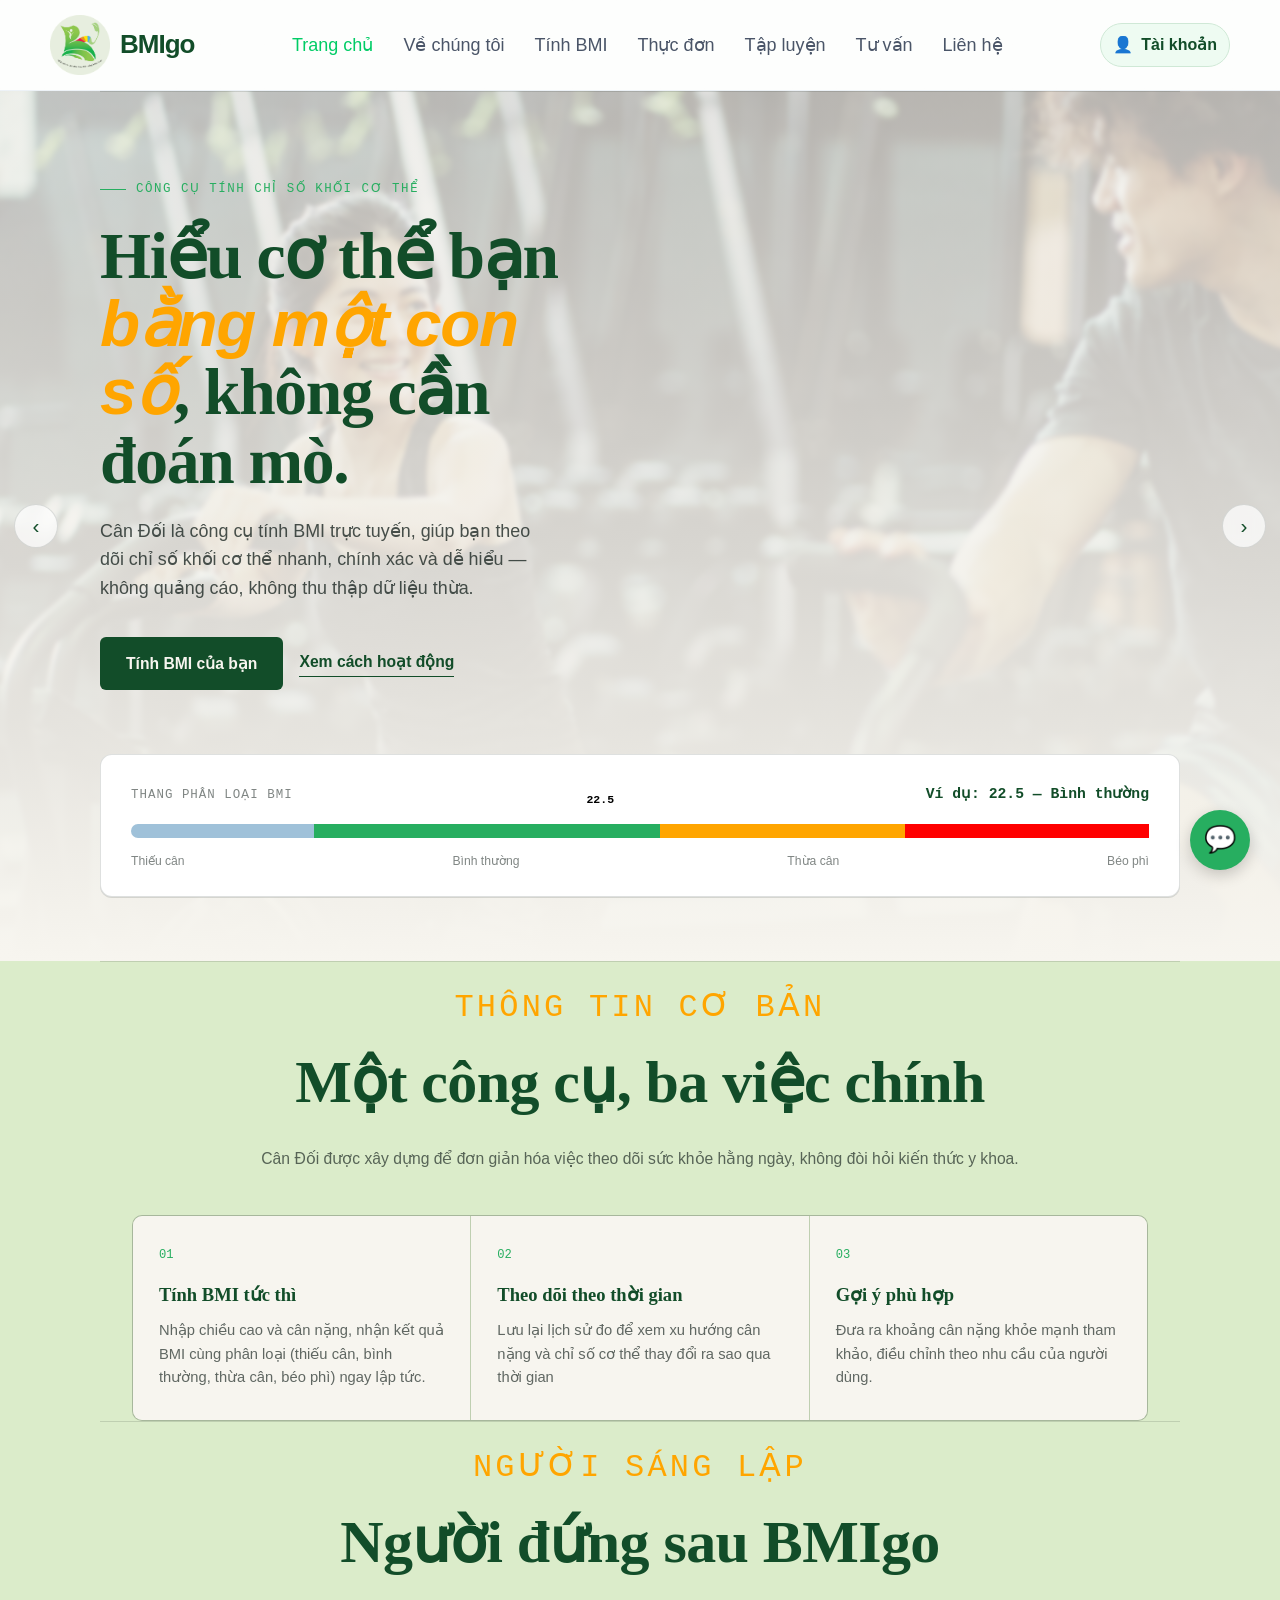
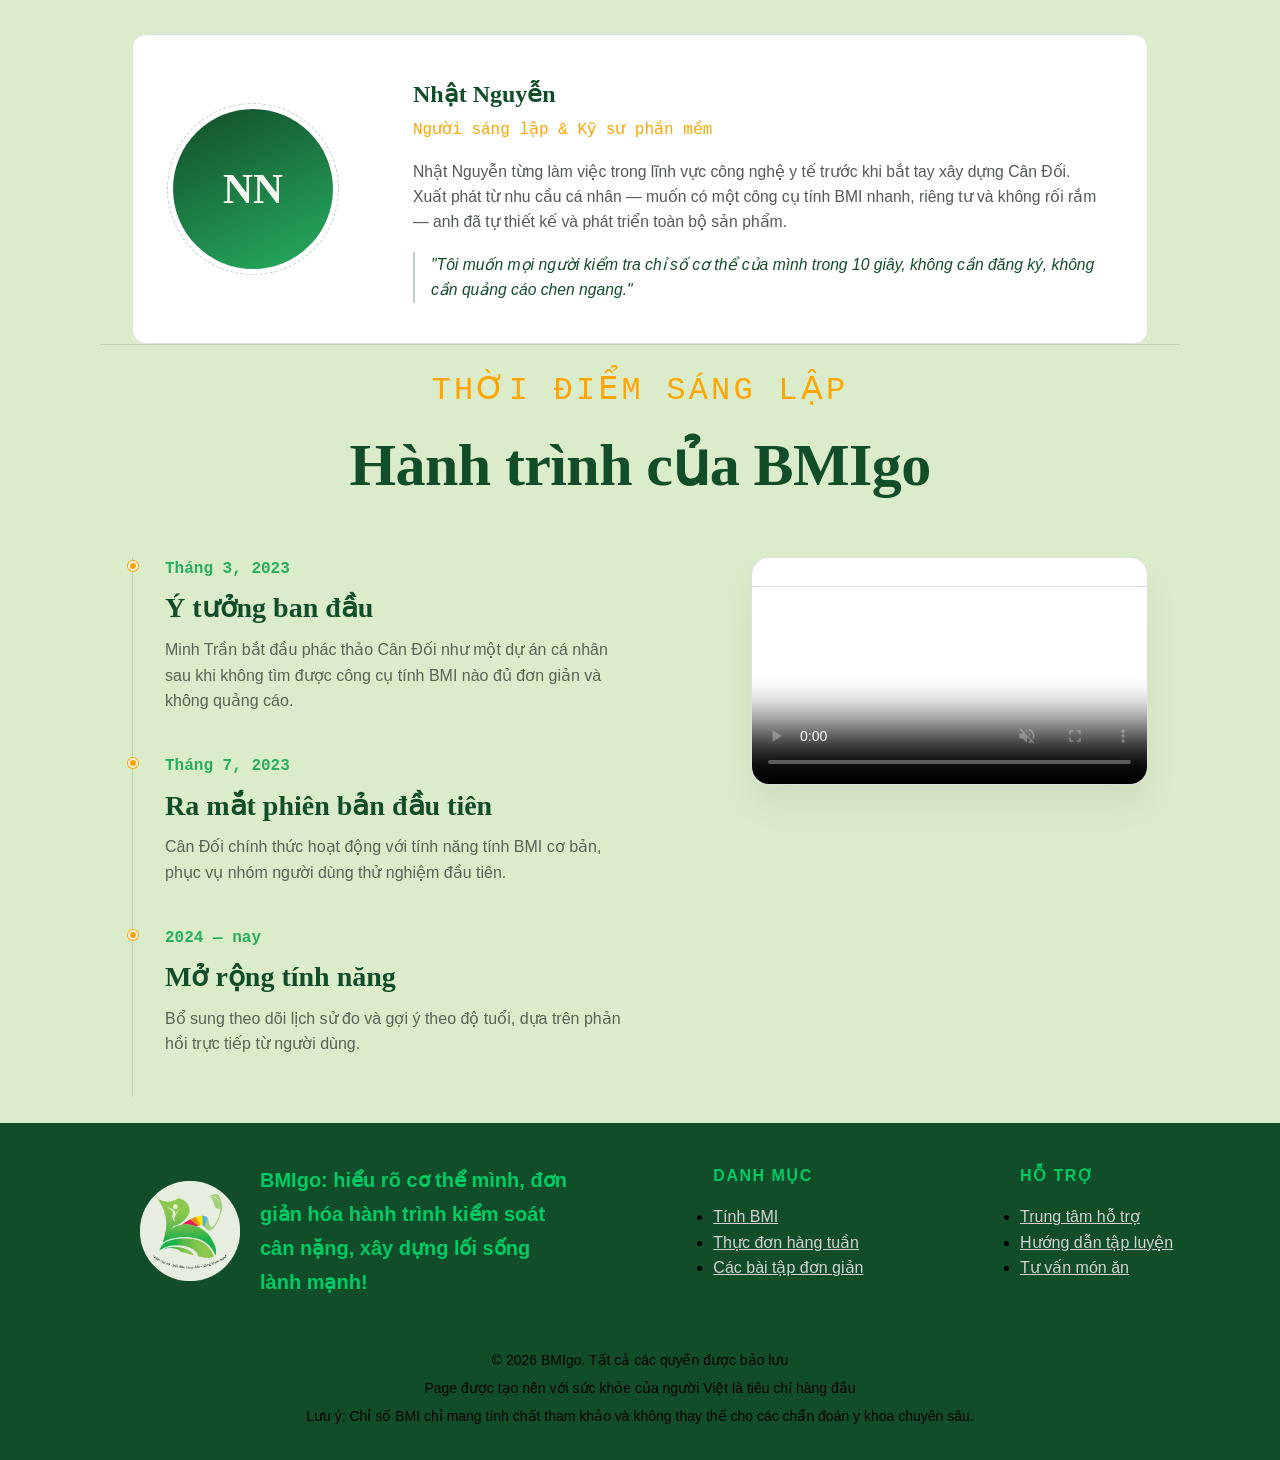
==== vechungtoi.html @ 6b0fdc83 "Add files via upload" ====
<!doctype html>
<html>
<head>
<meta charset="utf-8">
    <meta name="viewport" content="width=device-width, initial-scale=1.0">
    <link rel="preconnect" href="https://fonts.googleapis.com">
    <link href="https://fonts.googleapis.com/css2?family=Poppins:wght@300;400;500;600;700&display=swap" rel="stylesheet">
	<title>Bmigo - Ứng dụng đếm calo bằng AI và lên kế hoạch ăn kiêng giảm cân hiệu quả</title>
	<script src="scripts/taitrang.js" type="text/javascript"></script>
	<link href="styles/default.css" type="text/css" rel="stylesheet">
	<link href="styles/vechungtoi.css" type="text/css" rel="stylesheet">
</head>
<body>

<div class="grid-bg" aria-hidden="true"></div>

<header class="navbar">
        <div class="container nav-container">
            <div class="logo">
                <img src="hinhanh/logo.png" width="60" height="60" alt=""/><a>BMIgo</a>
            </div>
            <button class="nav-toggle" type="button" aria-label="Mở menu" aria-expanded="false">
                <span></span>
                <span></span>
                <span></span>
            </button>
            <nav class="nav-links">
            <a href="index.html" class="active">Trang chủ</a>
			<a href="vechungtoi.html">Về chúng tôi</a>
            <a href="BMI.html">Tính BMI</a>
            <a href="thucdon.html">Thực đơn</a>
            <a href="tapluyen.html">Tập luyện</a>
			<a href="tuvan.html">Tư vấn</a>
			<a href="lienhe.html">Liên hệ</a>
	  </nav>
            <div class="nav-actions">
                <div class="user-nav">
                    <a href="dangky.html" class="user-nav__trigger" aria-expanded="false">
                        <span class="user-nav__icon">👤</span>
                        <span class="user-nav__label">Tài khoản</span>
                    </a>
                    <div class="user-nav__menu" hidden>
                        <button type="button" class="user-nav__btn--info">Thông tin</button>
                        <button type="button" class="user-nav__btn--logout">Đăng xuất</button>
                    </div>
                </div>
            </div>
        </div>
    </header>

<main>
  <div class="hero-section" style="border-top:none;">
    <div class="hero-banner" aria-hidden="true">
      <div class="banner-slide slide-1 active"><img src="hinhanh/b1.jpg" width="1200" height="800" alt=""/></div>
      <div class="banner-slide slide-2"><img src="hinhanh/b2.jpg" width="1200" height="800" alt=""/></div>
      <div class="banner-slide slide-3"><img src="hinhanh/b3.jpg" width="1200" height="800" alt=""/></div>
      <div class="banner-slide slide-4"><img src="hinhanh/b4.jpg" width="1200" height="800" alt=""/></div>
      <div class="banner-overlay"></div>
    </div>
    <button type="button" class="banner-arrow arrow-left" aria-label="Ảnh trước">‹</button>
    <button type="button" class="banner-arrow arrow-right" aria-label="Ảnh sau">›</button>

    <section class="hero wrap">
    <span class="eyebrow">Công cụ tính chỉ số khối cơ thể</span>
    <h1>Hiểu cơ thể bạn <em>bằng một con số</em>, không cần đoán mò.</h1>
    <p class="hero-sub">Cân Đối là công cụ tính BMI trực tuyến, giúp bạn theo dõi chỉ số khối cơ thể nhanh, chính xác và dễ hiểu — không quảng cáo, không thu thập dữ liệu thừa.</p>
    <div class="hero-actions">
      <a href="BMI.html" class="btn-primary">Tính BMI của bạn</a>
      <a href="#gioi-thieu" class="btn-ghost">Xem cách hoạt động</a>
    </div>

    <div class="bmi-scale">
      <div class="bmi-scale-head">
        <span class="bmi-scale-title">Thang phân loại BMI</span>
        <span class="bmi-scale-value">Ví dụ: 22.5 — Bình thường</span>
      </div>
      <div class="bar-track">
        <div class="seg seg-under"></div>
        <div class="seg seg-normal"></div>
        <div class="seg seg-over"></div>
        <div class="seg seg-obese"></div>
        <div class="marker" aria-hidden="true"></div>
      </div>
      <div class="bar-labels">
        <span>Thiếu cân</span>
        <span>Bình thường</span>
        <span>Thừa cân</span>
        <span>Béo phì</span>
      </div>
    </div>
    </section>
  </div>

  <section id="gioi-thieu" class="wrap">
    <div class="section-head">
      <div>
        <span class="section-tag">Thông tin cơ bản</span>
        <h2>Một công cụ, ba việc chính</h2>
      </div>
      <p class="section-desc">Cân Đối được xây dựng để đơn giản hóa việc theo dõi sức khỏe hằng ngày, không đòi hỏi kiến thức y khoa.</p>
    </div>

    <div class="feature-grid">
      <div class="feature">
        <div class="feature-index">01</div>
        <h3>Tính BMI tức thì</h3>
        <p>Nhập chiều cao và cân nặng, nhận kết quả BMI cùng phân loại (thiếu cân, bình thường, thừa cân, béo phì) ngay lập tức.</p>
      </div>
      <div class="feature">
        <div class="feature-index">02</div>
        <h3>Theo dõi theo thời gian</h3>
        <p>Lưu lại lịch sử đo để xem xu hướng cân nặng và chỉ số cơ thể thay đổi ra sao qua thời gian</p>
      </div>
      <div class="feature">
        <div class="feature-index">03</div>
        <h3>Gợi ý phù hợp</h3>
        <p>Đưa ra khoảng cân nặng khỏe mạnh tham khảo, điều chỉnh theo nhu cầu của người dùng.</p>
      </div>
    </div>
  </section>

  <section id="sang-lap" class="wrap">
    <div class="section-head">
      <div>
        <span class="section-tag">Người sáng lập</span>
        <h2>Người đứng sau BMIgo</h2>
      </div>
    </div>

    <div class="founder-card">
      <div class="avatar" aria-hidden="true">NN</div>
      <div>
        <div class="founder-name">Nhật Nguyễn</div>
        <div class="founder-role">Người sáng lập &amp; Kỹ sư phần mềm</div>
        <p class="founder-bio">Nhật Nguyễn từng làm việc trong lĩnh vực công nghệ y tế trước khi bắt tay xây dựng Cân Đối. Xuất phát từ nhu cầu cá nhân — muốn có một công cụ tính BMI nhanh, riêng tư và không rối rắm — anh đã tự thiết kế và phát triển toàn bộ sản phẩm.</p>
        <p class="founder-quote">"Tôi muốn mọi người kiểm tra chỉ số cơ thể của mình trong 10 giây, không cần đăng ký, không cần quảng cáo chen ngang."</p>
      </div>
    </div>
  </section>

  <section id="hanh-trinh" class="wrap">
    <div class="section-head">
      <div>
        <span class="section-tag">Thời điểm sáng lập</span>
        <h2>Hành trình của BMIgo</h2>
      </div>
    </div>

    <div class="timeline-layout">
      <div class="timeline">
        <div class="t-item">
          <div class="t-date">Tháng 3, 2023</div>
          <div class="t-title">Ý tưởng ban đầu</div>
          <div class="t-desc">Minh Trần bắt đầu phác thảo Cân Đối như một dự án cá nhân sau khi không tìm được công cụ tính BMI nào đủ đơn giản và không quảng cáo.</div>
        </div>
        <div class="t-item">
          <div class="t-date">Tháng 7, 2023</div>
          <div class="t-title">Ra mắt phiên bản đầu tiên</div>
          <div class="t-desc">Cân Đối chính thức hoạt động với tính năng tính BMI cơ bản, phục vụ nhóm người dùng thử nghiệm đầu tiên.</div>
        </div>
        <div class="t-item">
          <div class="t-date">2024 — nay</div>
          <div class="t-title">Mở rộng tính năng</div>
          <div class="t-desc">Bổ sung theo dõi lịch sử đo và gợi ý theo độ tuổi, dựa trên phản hồi trực tiếp từ người dùng.</div>
        </div>
      </div>

      <div class="timeline-videos">
        <div class="video-card">
            <div class="video-card__label"></div>
            <video controls preload="metadata" poster="hinhanh/video-placeholder.png" muted playsinline>
              <source src="hinhanh/v1.mp4" type="video/mp4">
            </video>
          </div>
      </div>
    </div>
  </section>
</main>
<br>
<footer class="footer">
    <div class="footer-inner container">
      <div class="footer-col brand-col">
        <a class="logo footer-logo">
          <img src="hinhanh/logo.png" alt="BMIgo Logo" class="logo-img" width="100px" height="100px">
		 <p class="footer-about">BMIgo: hiểu rõ cơ thể mình, đơn giản hóa hành trình kiểm soát cân nặng, xây dựng lối sống lành mạnh!</p>
        </a>
      </div>
      <div class="footer-col">
        <h4 class="footer-heading">Danh mục</h4>
        <ul>
          <li><a href="BMI.html">Tính BMI</a></li>
          <li><a href="thucdon.html">Thực đơn hàng tuần</a></li>
          <li><a href="tapluyen.html">Các bài tập đơn giản</a></li>
        </ul>
      </div>

      <div class="footer-col">
        <h4 class="footer-heading">Hỗ trợ</h4>
        <ul>
          <li><a href="lienhe.html">Trung tâm hỗ trợ</a></li>
          <li><a href="tuvan.html">Hướng dẫn tập luyện</a></li>
          <li><a href="tuvan.html">Tư vấn món ăn</a></li>
        </ul>
      </div>
    </div>
    <div class="footer-bottom">
      <p>©  2026 BMIgo. Tất cả các quyền được bảo lưu</p>
      <p>Page được tạo nên với sức khỏe của người Việt là tiêu chí hàng đầu</p>
	  <p>Lưu ý: Chỉ số BMI chỉ mang tính chất tham khảo và không thay thế cho các chẩn đoán y khoa chuyên sâu.</p>
    </div>
	<button class="scrollToTopBtn" id="scrollToTopBtn" title="Lên đầu trang">^</button>
  </footer>
<script src="scripts/user-nav.js"></script>
</body>
<body>
<div class="chat-badge" id="chatBadge" onclick="toggleChat()">💬</div>

    <div class="chat-window" id="chatWindow">
        <div class="chat-header">
            <span>Trợ Lý Sức Khỏe & BMI 🌿</span>
            <span class="close-btn" onclick="toggleChat()">×</span>
        </div>
        
        <div class="chat-messages" id="chatMessages">
            <div class="msg bot">
                Xin chào! Tôi có thể giúp gì cho hành trình kiểm soát cân nặng và sức khỏe của bạn hôm nay?
                <div class="chat-options">
                    <button class="opt-btn" onclick="selectOption('Tính chỉ số BMI')">📊 Tính BMI</button>
					<button class="opt-btn" onclick="selectOption('Mẹo tập luyện')">🏋️ Mẹo tập luyện</button>
                    <button class="opt-btn" onclick="selectOption('Mẹo kiểm soát cân nặng')">🥗 Mẹo kiểm soát cân nặng</button>
                    <button class="opt-btn" onclick="selectOption('Tại sao áp dụng mẹo không hiệu quả?')">❓ Mẹo không hiệu quả?</button>
                </div>
            </div>
        </div>
        
        <div class="chat-input-area">
            <input type="text" id="userInput" placeholder="Nhập câu hỏi của bạn..." onkeypress="handleKeyPress(event)">
            <button onclick="sendMessage()">➔</button>
        </div>
	</div>
<script>
// Lấy thẻ button theo ID
const scrollToTopBtn = document.getElementById("scrollToTopBtn");

// Lắng nghe sự kiện cuộn chuột của người dùng
window.onscroll = function() {
  scrollFunction();
};

function scrollFunction() {
  // Nếu cuộn xuống hơn 20px từ đỉnh trang
  if (document.body.scrollTop > 20 || document.documentElement.scrollTop > 20) {
    scrollToTopBtn.style.display = "block"; // Hiện nút
  } else {
    scrollToTopBtn.style.display = "none";  // Ẩn nút
  }
}

// Định nghĩa hành động khi bấm vào nút
scrollToTopBtn.addEventListener("click", function() {
  // Cuộn về vị trí x=0, y=0
  window.scrollTo({
    top: 0,
    behavior: "smooth" // Đảm bảo hiệu ứng trượt mượt mà
  });
});	
</script>
<script>
  (function(){
    var slides = document.querySelectorAll('.banner-slide');
    var btnPrev = document.querySelector('.banner-arrow.arrow-left');
    var btnNext = document.querySelector('.banner-arrow.arrow-right');
    var current = 0;
    var AUTOPLAY_MS = 10000;
    var timer = null;

    function showSlide(index){
      if (!slides.length) return;
      slides[current].classList.remove('active');
      current = (index + slides.length) % slides.length;
      slides[current].classList.add('active');
    }

    function go(direction){
      if (!slides.length) return;
      showSlide(current + direction);
      resetAutoplay();
    }

    if (btnPrev) {
      btnPrev.addEventListener('click', function(){ go(-1); });
    }
    if (btnNext) {
      btnNext.addEventListener('click', function(){ go(1); });
    }

    function startAutoplay(){
      timer = setInterval(function(){ showSlide(current + 1); }, AUTOPLAY_MS);
    }

    function resetAutoplay(){
      clearInterval(timer);
      startAutoplay();
    }

    startAutoplay();
  })();
</script>
<script>
  (function(){
    var videos = document.querySelectorAll('.timeline-videos video');
    if (!videos || videos.length === 0) return;
    var observer = new IntersectionObserver(function(entries){
      entries.forEach(function(entry){
        var v = entry.target;
        if (entry.intersectionRatio >= 0.5){
          v.muted = true;
          v.playsInline = true;
          var p = v.play();
          if (p && p.catch) p.catch(function(){});
          // pause other videos
          videos.forEach(function(other){ if (other !== v && !other.paused){ other.pause(); other.currentTime = 0; } });
        } else {
          if (!v.paused){ v.pause(); v.currentTime = 0; }
        }
      });
    }, { threshold: [0.5] });

    videos.forEach(function(v){ observer.observe(v); });
  })();
</script>
</body>
</html>
---- styles/default.css ----
@charset "utf-8";
/* CSS Document */
/* CSS cơ bản để trang web hiển thị đẹp mắt kể cả khi chưa có file dinhdang.css */
/* Tạo hiệu ứng xuất hiện từ từ */
*{margin: auto;}
@keyframes fadeInPage {
    from {
        opacity: 0;
    }
    to {
        opacity: 40;
    }
}
html{          scroll-behavior: smooth;}
/* Áp dụng hiệu ứng cho toàn bộ thẻ body khi trang vừa tải xong */
body {
    animation: fadeInPage 1.6s ease-out forwards;
}
* {
            margin: 0;
            box-sizing: border-box;
            font-family: 'Segoe UI', sans-serif;
        }

        body {
            background-color: #DBECCA;
            overflow-x: hidden;
        }

        img, video, iframe {
            max-width: 100%;
            height: auto;
            display: block;
        }

        .container {
            width: min(100%, 1200px);
            margin: 0 auto;
        }


  /* --- GIAO DIỆN CHATBOT WIDGET --- */
        .chat-badge {
           	position: fixed !important; /* Thêm !important để ép trình duyệt ưu tiên */
			bottom: 30px;              /* Cách đáy màn hình 30px */
 		  	right: 30px;               /* Cách lề phải màn hình 30px */
  			width: 60px;
  			height: 60px;
            background-color: #27ae60;
            color: white;
            border-radius: 50%;
            display: flex;
            justify-content: center;
            align-items: center;
            font-size: 26px;
            cursor: pointer;
            box-shadow: 0 5px 15px rgba(0,0,0,0.2);
            
            /* z-index cực kỳ quan trọng để không bị các thành phần khác đè lên */
            z-index: 99999; 
            transition: transform 0.2s;}

        .chat-window {
            position: fixed;
            bottom: 100px;
            right: 30px;
            width: 360px;
            height: 420px;
            background: #fff;
            border-radius: 15px;
            box-shadow: 0 10px 30px rgba(0,0,0,0.15);
            display: none; 
            flex-direction: column;
            overflow: hidden;
            z-index: 1000;
        }

        .chat-header {
			width: 100%;
            background: #27ae60;
            color: white;
            padding: 15px;
            font-weight: bold;
            display: flex;
            justify-content: space-between;
            align-items: center;
        }

        .chat-header .close-btn {
            cursor: pointer;
            font-size: 20px;
        }

        .chat-messages {
            flex: 1;
            padding: 15px;
            overflow-y: auto;
            background: #fdfdfd;
            display: flex;
            flex-direction: column;
            gap: 12px;
        }

        .msg {
            width: 85%;
            padding: 10px 14px;
            border-radius: 15px;
            font-size: 14px;
            line-height: 1.5;
        }

        .msg.bot {
			margin-right: 100px;
            background: #ebf5fb;
            color: #2c3e50;
            align-self: flex-start;
            border-top-left-radius: 2px;
            border: 1px solid #d6eaf8;
        }

        .msg.user {
			margin-left: 100px;
			margin-right: 4px;
            background: #27ae60;
            color: white;
            align-self: flex-end;
            border-top-right-radius: 2px;
        }

        /* Khung chứa các nút bấm */
        .chat-options {
            display: flex;
            gap: 6px;
            flex-wrap: wrap;
            margin-top: 8px;
        }

        .opt-btn {
			margin:0 70px 0 2px;;
            background: #fff;
            border: 1px solid #27ae60;
            color: #27ae60;
            padding: 6px 10px 6px 10px;
            border-radius: 20px;
            font-size: 12px;
            cursor: pointer;
            transition: all 0.2s;
        }

        .opt-btn:hover {
            background: #27ae60;
            color: white;
        }

        /* Nút liên hệ đặc biệt (màu cam/đỏ để gây chú ý) */
        .contact-btn {
            background: #e67e22;
            border: 1px solid #e67e22;
            color: white;
            padding: 8px 36px;
            border-radius: 20px;
            font-size: 13px;
            font-weight: bold;
            cursor: pointer;
            margin-top: 5px;
            display: inline-block;
            text-decoration: none;
            text-align: center;
        }

        .contact-btn:hover {
            background: #d35400;
        }

        .chat-input-area {
            display: flex;
            border-top: 1px solid #eee;
            padding: 10px;
            background: #fff;
        }

        .chat-input-area input {
            flex: 1;
            border: 1px solid #ddd;
            padding: 10px 15px;
            border-radius: 20px;
            outline: none;
        }

        .chat-input-area button {
			width: 40px;
			height: 40px;
            background: #27ae60;
            color: white;
            border: none;
            padding: 0 15px;
            margin-left: 8px;
            border-radius: 50%;
            cursor: pointer;
            font-weight: bold;
}
/* --- NAVBAR --- */
.navbar {
    background-color: rgba(255, 255, 255, 0.95);
    position: sticky;
    top: 0;
    z-index: 9999;
    border-bottom: 1px solid #EDF2F7;
    padding: 15px 10px;
    min-height: 90px;
}

.nav-container {
    display: grid;
    grid-template-columns: auto 1fr auto;
    align-items: center;
    gap: 24px;
    padding: 0 10px;
    position: relative;
}

.nav-toggle {
    display: none;
    flex-direction: column;
    justify-content: center;
    gap: 4px;
    width: 44px;
    height: 44px;
    border: 0;
    border-radius: 10px;
    background: #eefbf2;
    cursor: pointer;
}

.nav-toggle span {
    display: block;
    width: 22px;
    height: 2px;
    background: #124D29;
    margin: 0 auto;
    transition: transform 0.2s ease, opacity 0.2s ease;
}

.nav-toggle.is-active span:nth-child(1) {
    transform: translateY(6px) rotate(45deg);
}

.nav-toggle.is-active span:nth-child(2) {
    opacity: 0;
}

.nav-toggle.is-active span:nth-child(3) {
    transform: translateY(-6px) rotate(-45deg);
}
.logo {
    display: flex;
    align-items: center;
    gap: 10px;
}
.logo img {
    display: block;
}
.logo a {
    float: none;
    padding: 0;
    margin: 0;
    font-size: 26px;
    font-weight: 800;
    color: #124D29;
    text-decoration: none;
    letter-spacing: -1px;
}

.logo a span {
    color: #00CC66;
}

.nav-links {
    display: flex;
    justify-content: center;
    align-items: center;
    flex-wrap: wrap;
    gap: 10px;
    margin: 0;
    padding: 0;
    justify-self: center;
}

.nav-links a {
    padding: 0 10px;
    text-decoration: none;
    color: #4A5568;
    margin: 0;
    font-weight: 500;
    font-size: 18px;
    transition: color 0.2s;
}

.nav-links a:hover, .nav-links a.active {
    color: #00CC66;
}
.nav-actions {
    justify-self: end;
    display: flex;
    justify-content: flex-end;
    align-items: center;
    width: 100%;
    gap: 10px;
}
.user-nav {
    position: relative;
    display: inline-flex;
    align-items: center;
}
.user-nav__trigger {
    display: inline-flex;
    align-items: center;
    gap: 8px;
    padding: 8px 12px;
    border-radius: 999px;
    background: #eefbf2;
    color: #124D29;
    text-decoration: none;
    font-weight: 700;
    border: 1px solid #cfe8d6;
}
.user-nav__trigger:hover {
    background: #dff6e8;
}
.user-nav__trigger.is-logged-in {
    background: #124D29;
    color: white;
    border-color: #124D29;
}
.user-nav__menu {
    position: absolute;
    top: calc(100% + 8px);
    right: 0;
    min-width: 180px;
    background: white;
    border: 1px solid #e0e0e0;
    border-radius: 10px;
    box-shadow: 0 10px 28px rgba(0,0,0,0.12);
    padding: 8px;
    z-index: 99999;
}
.user-nav__menu button {
    width: 100%;
    border: none;
    background: transparent;
    padding: 8px 10px;
    text-align: left;
    border-radius: 8px;
    cursor: pointer;
    color: #2d3748;
}
.user-nav__menu button:hover {
    background: #f4f7fb;
}
.user-nav__modal {
    position: absolute;
    top: calc(100% + 10px);
    right: 0;
    z-index: 100000;
    width: min(92vw, 320px);
}
.user-nav__modal-card {
    background: white;
    border-radius: 15px;
    padding: 16px 16px 12px;
    box-shadow: 0 16px 36px rgba(0,0,0,0.2);
    border: 1px solid #e6e6e6;
}
.user-nav__modal-header {
    display: flex;
    justify-content: space-between;
    align-items: center;
    margin-bottom: 10px;
}
.user-nav__modal-header h3 {
    font-size: 16px;
    color: #124D29;
}
.user-nav__modal-close {
    border: none;
    background: #f2f6f3;
    color: #124D29;
    font-size: 18px;
    width: 28px;
    height: 28px;
    border-radius: 50%;
    cursor: pointer;
}
.user-nav__modal-body p {
    margin-bottom: 8px;
    font-size: 14px;
    color: #4A5568;
}
.user-nav__modal-body strong {
    color: #124D29;
}
.btn {
    border-radius: 10px;
    background: #124D29;
    min-width: 120px;
    height: 38px;
    color: white;
    font-weight: bolder;
    padding: 0 12px;
}
.btn:hover{
    background-color: orange;
}

        /* Cấu trúc các thẻ và lưới (Grid/Flex) cho Food và Workout */
        .food-container, .workout-container, .feedback-container { display: flex; justify-content: center; gap: 20px; flex-wrap: wrap; margin-top: 30px;
}
        .food-card, .work-card, .feedback-card { background: #fff; padding: 25px; border-radius: 8px; box-shadow: 0 2px 10px rgba(0,0,0,0.05); width: 250px; text-align: center;
}
        .food-card i { font-size: 2.5rem; color: #2ecc71; margin-bottom: 15px;
}
        .work-card img { width: 60px; margin-bottom: 15px;
}
        .testimonial-container {
            max-width: 1000px;
            margin: 0 auto;
            text-align: center;
        }
        .heading {
            font-size: 2rem;
            color:  #124D29;
            margin-bottom: 30px;
        }
        .testimonial-grid {
            display: grid;
            grid-template-columns: repeat(auto-fit, minmax(300px, 1fr));
            gap: 20px;
        }
        .testimonial-card {
            background: #ffffff;
            padding: 25px;
            border-radius: 10px;
            box-shadow: 0 4px 15px rgba(0,0,0,0.05);
            text-align: left;
            border-top: 4px solid  #124D29;
            transition: transform 0.3s ease;
        }
        .testimonial-card:hover {
            transform: translateY(-5px);
        }
        .stars {
            color: #f1c40f;
            font-size: 1.2rem;
            margin-bottom: 10px;
        }
        .content {
            font-style: italic;
            line-height: 1.6;
            color: #555;
            margin-bottom: 15px;
        }
        .author {
            font-weight: bold;
            color: #2c3e50;
        }
        .role {
            font-size: 0.85rem;
            color: #7f8c8d;
            margin-top: 2px;
}
.footer {
  background-color:#124D29;
}
/* Đẩy footer xuống đáy */
.footer {
    margin-top: auto; 
    padding: 40px 0 20px; 
}

@media (max-width: 960px) {
    .nav-container {
        grid-template-columns: auto auto;
        justify-content: space-between;
    }

    .nav-toggle {
        display: inline-flex;
        order: 2;
    }

    .nav-links {
        position: absolute;
        top: calc(100% + 10px);
        left: 10px;
        right: 10px;
        display: none;
        flex-direction: column;
        align-items: flex-start;
        gap: 10px;
        padding: 16px;
        background: rgba(255, 255, 255, 0.98);
        border: 1px solid #e8f0e7;
        border-radius: 16px;
        box-shadow: 0 16px 40px rgba(0, 0, 0, 0.12);
        z-index: 10000;
    }

    .nav-links.is-open {
        display: flex;
    }

    .nav-actions {
        justify-self: end;
    }
}

@media (max-width: 680px) {
    .navbar {
        padding: 12px 10px;
        min-height: auto;
    }

    .nav-container {
        gap: 12px;
    }

    .logo a {
        font-size: 22px;
    }

    .nav-actions .user-nav__label {
        display: none;
    }

    .footer-inner {
        grid-template-columns: 1fr;
        gap: 24px;
	}
    .footer-logo,
    .footer-heading,
    .footer-col ul li {
        margin-left: 0;
    }
    .footer-bottom {
        padding: 24px 16px 8px;
    }

    .chat-window {
        width: min(92vw, 360px);
        right: 12px;
        left: 12px;
    }

    .chat-badge {
        right: 12px;
        bottom: 16px;
        width: 52px;
        height: 52px;
    }
}

.footer-bottom p {
    margin: 6px 0;
}
.footer-inner { display:grid; grid-template-columns:2fr 1fr 1.2fr ;gap:40px;}
.footer-logo { margin-left: 100px; font-size:1.2rem; margin-bottom:14px; display:inline-flex; }
.footer-about { color:#00CC66; font-size:20px; line-height:1.7;margin-left: 10px;font-weight: bold;}
.footer-heading {margin-left: 100px; font-family:var(--font-brand); font-size:16px; font-weight:700; letter-spacing:1.5px; color:#00CC66; margin-bottom:16px; text-transform:uppercase; }
.footer-col ul li { margin-left: 60px; }
.footer-col ul li a { color:lightgray; font-size:16px;}
.footer-col ul li a:hover { color:orange; }
.footer-bottom {
  padding:30px 60px 6px;
  text-align:center; justify-content:space-between;
  flex-wrap:wrap; gap:10px; max-width:1280px; margin:0 auto;
}
.footer-bottom p { color:var(--text-muted); font-size:14px; }
/*==============================================================*/
.scrollToTopBtn{
  border-radius: 50%; /* Làm nút hình tròn */
  cursor: pointer;
  width: 40px;
  height: 40px;
  font-size: 30px;
  margin: -20px 10px 4px 24px;
  border: none;
  outline: none;
  background-color: #27AE60;
  color: white;
  font-weight: bolder;
}
/* Hiệu ứng khi di chuột vào nút */
#scrollToTopBtn:hover {
  background-color: orange; /* Đổi màu tối hơn một chút */
}
---- styles/vechungtoi.css ----
@charset "utf-8";
/* CSS Document */
 :root{
    --paper:#F7F5EF;	
    --teal-deep:#124D29;
    --teal-mid:#27ae60;
    --sage:#BFD1C4;
    --coral:orange;
    --line: rgba(23,35,31,0.14);
  }
h2{font-size: 40px;}
  *, *::before, *::after{box-sizing:border-box;}
 
  html{scroll-behavior:smooth;}
 
  body{
    color:var(--ink);
    font-family:'IBM Plex Sans', sans-serif;
    line-height:1.6;
    overflow-x:hidden;
  }
 
  @media (prefers-reduced-motion: reduce){
    *{animation-duration:0.01ms !important; animation-iteration-count:1 !important; transition-duration:0.01ms !important;}
  }
 
  .wrap{
    max-width:1080px;
    margin:0 auto;
    padding:0 32px;
  }
 
  /* ---------- Background grid, evokes a chart/graph paper ---------- */
  .grid-bg{
    position:fixed;
    inset:0;
    z-index:-1;
    background-image:
      linear-gradient(var(--line) 1px, transparent 1px),
      linear-gradient(90deg, var(--line) 1px, transparent 1px);
    background-size: 44px 44px;
    opacity:0.5;
    mask-image: radial-gradient(ellipse 90% 70% at 50% 0%, black 40%, transparent 100%);
  }
 
  /* ---------- Hero ---------- */
  .hero-section{
    position:relative;
    overflow:hidden;
  }
 
  .hero-banner{
    position:absolute;
    inset:0;
    z-index:0;
  }
 
  .banner-slide{
    position:absolute;
    inset:0;
    opacity:0;
    filter:blur(2px) saturate(1.05);
    transform:scale(1.18);
    transition:opacity 1.4s ease;
    pointer-events:none;
  }
  .banner-slide.active{
    opacity:1;
    pointer-events:auto;
  }
  .banner-slide img{
    width:100%;
    height:100%;
    object-fit:cover;
    display:block;
  }
 
  .slide-1{
    background:
      radial-gradient(circle at 18% 26%, rgba(255,255,255,0.22), transparent 42%),
      repeating-linear-gradient(115deg, #1B4B43 0px, #1B4B43 46px, #3E7268 46px 92px);
  }
  .slide-2{
    background:
      radial-gradient(circle at 72% 38%, rgba(225,88,63,0.65), transparent 46%),
      linear-gradient(160deg, #1B4B43, #BFD1C4 120%);
  }
  .slide-3{
    background:
      repeating-linear-gradient(48deg, rgba(225,88,63,0.55) 0 4px, transparent 4px 34px),
      linear-gradient(200deg, #3E7268, #17231F);
  }
  .slide-4{
    background:
      radial-gradient(circle at 82% 18%, rgba(225,88,63,0.5), transparent 36%),
      linear-gradient(135deg, #BFD1C4, #3E7268 62%, #1B4B43);
  }
 
  .banner-overlay{
    position:absolute;
    inset:0;
    background:linear-gradient(180deg, rgba(247,245,239,0.72) 0%, rgba(247,245,239,0.9) 65%, var(--paper) 100%);
  }
 
  .banner-arrow{
    position:absolute;
    top:50%;
    transform:translateY(-50%);
    z-index:3;
    width:44px;
    height:44px;
    border-radius:50%;
    border:1px solid var(--line);
    background:rgba(255,255,255,0.72);
    backdrop-filter:blur(6px);
    cursor:pointer;
    font-size:1.3rem;
    line-height:1;
    color:var(--teal-deep);
    display:flex;
    align-items:center;
    justify-content:center;
    transition:background 0.2s ease, transform 0.2s ease;
  }
  .banner-arrow:hover{ background:#fff; transform:translateY(-50%) scale(1.06); }
  .banner-arrow:focus-visible{ outline:2px solid var(--coral); outline-offset:3px; }
  .arrow-left{ left:14px; }
  .arrow-right{ right:14px; }
 
  @media (max-width: 640px){
    .banner-arrow{ width:36px; height:36px; font-size:1.1rem; }
    .arrow-left{ left:8px; }
    .arrow-right{ right:8px; }
  }
 
  .hero{
    position:relative;
    z-index:2;
    padding:88px 0 64px;
  }
  .eyebrow{
    font-family:'IBM Plex Mono', monospace;
    font-size:0.78rem;
    letter-spacing:0.12em;
    text-transform:uppercase;
    color:var(--teal-mid);
    display:flex;
    align-items:center;
    gap:10px;
    margin-bottom:22px;
  }
  .eyebrow::before{
    content:"";
    width:26px; height:1px;
    background:var(--teal-mid);
  }
  h1{
    font-family:'Fraunces', serif;
    font-weight:600;
    font-size:clamp(2.4rem, 5.6vw, 4.1rem);
    line-height:1.04;
    letter-spacing:-0.02em;
    max-width:14ch;
    color:var(--teal-deep);
  }
  h1 em{
    font-style:italic;
    color:var(--coral);
  }
  .hero-sub{
    margin-top:22px;
    font-size:1.12rem;
    max-width:46ch;
    color:rgba(23,35,31,0.78);
  }
  .hero-actions{
    margin-top:34px;
    display:flex;
    gap:16px;
    flex-wrap:wrap;
    align-items:center;
  }
  .btn-primary{
    background:var(--teal-deep);
    color:var(--paper);
    border:none;
    padding:14px 26px;
    border-radius:6px;
    font-weight:600;
    font-size:0.98rem;
    cursor:pointer;
    text-decoration:none;
    display:inline-block;
    transition:transform 0.2s ease, background 0.2s ease;
  }
  .btn-primary:hover{ background:var(--coral); transform:translateY(-2px); }
  .btn-primary:focus-visible{ outline:2px solid var(--coral); outline-offset:3px; }
  .btn-ghost{
    color:var(--teal-deep);
    text-decoration:none;
    font-weight:600;
    font-size:0.98rem;
    border-bottom:1px solid var(--teal-deep);
    padding-bottom:2px;
  }
  .btn-ghost:hover{ color:var(--coral); border-color:var(--coral); }
 
  /* ---------- Signature: BMI scale bar ---------- */
  .bmi-scale{
    margin-top:64px;
    border:1px solid var(--line);
    border-radius:12px;
    background:#fff;
    padding:28px 30px 24px;
    box-shadow: 0 1px 0 var(--line);
  }
  .bmi-scale-head{
    display:flex;
    justify-content:space-between;
    align-items:baseline;
    margin-bottom:18px;
    flex-wrap:wrap;
    gap:8px;
  }
  .bmi-scale-title{
    font-family:'IBM Plex Mono', monospace;
    font-size:0.78rem;
    letter-spacing:0.08em;
    text-transform:uppercase;
    color:rgba(23,35,31,0.55);
  }
  .bmi-scale-value{
    font-family:'IBM Plex Mono', monospace;
    font-size:0.92rem;
    color:var(--teal-deep);
    font-weight:600;
  }
  .bar-track{
    position:relative;
    height:14px;
    border-radius:7px;
    overflow:visible;
    display:flex;
  }
  .seg{ height:100%; }
  .seg:first-child{ border-radius:7px 0 0 7px; }
  .seg:last-child{ border-radius:0 7px 7px 0; }
  .seg-under{ width:18%; background:#9FC1D9; }
  .seg-normal{ width:34%; background:#27AE60; }
  .seg-over{ width:24%; background:orange; }
  .seg-obese{ width:24%; background:red; }
  .marker{
    position:absolute;
    top:-9px;
    width:2px;
    height:32px;
    background:var(--ink);
    left:46%;
    animation: settle 1.8s ease-in-out infinite;
  }
  .marker::after{
    content:"22.5";
    position:absolute;
    top:-24px;
    left:50%;
    transform:translateX(-50%);
    font-family:'IBM Plex Mono', monospace;
    font-size:0.72rem;
    font-weight:600;
    color:var(--ink);
    white-space:nowrap;
  }
  @keyframes settle{
    0%,100%{ transform:translateY(0); }
    50%{ transform:translateY(2px); }
  }
  .bar-labels{
    display:flex;
    justify-content:space-between;
    margin-top:14px;
    font-size:0.76rem;
    color:rgba(23,35,31,0.55);
    font-family:'IBM Plex Mono', monospace;
  }
 
  /* ---------- Section shell ---------- */
  section{
    padding:76px 0;
    border-top:1px solid var(--line);
  }
  .section-head{
    display:flex;
    flex-direction:column;
    align-items:center;
    justify-content:center;
    gap:16px;
    margin-bottom:44px;
    text-align:center;
  }
  .section-head > div{
    display:flex;
    flex-direction:column;
    align-items:center;
    gap:1px;
  }
  .section-tag{
    font-family:'IBM Plex Mono', monospace;
    font-size:32px;
    letter-spacing:0.1em;
    text-transform:uppercase;
    color:var(--coral);
    margin: 20px 0 0;
    display:block;
    text-align: center;
  }
  h2{
    font-family:'Fraunces', serif;
    font-weight:600;
    font-size:60px;
    color:var(--teal-deep);
    letter-spacing:-0.01em;
    max-width:1000px;
    margin:0;
  }
  .section-desc{
    max-width:1000px;
    color:rgba(23,35,31,0.68);
    font-size:0.98rem;
  }
 
  /* ---------- Feature list (about) ---------- */
  .feature-grid{
    display:grid;
    grid-template-columns:repeat(3, 1fr);
    gap:1px;
    background:var(--line);
    border:1px solid var(--line);
    border-radius:10px;
    overflow:hidden;
  }
  .feature{
    background:var(--paper);
    padding:30px 26px;
  }
  .feature-index{
    font-family:'IBM Plex Mono', monospace;
    font-size:0.76rem;
    color:var(--teal-mid);
    margin-bottom:14px;
  }
  .feature h3{
    font-family:'Fraunces', serif;
    font-weight:600;
    font-size:1.16rem;
    color:var(--teal-deep);
    margin-bottom:10px;
  }
  .feature p{
    font-size:0.92rem;
    color:rgba(23,35,31,0.68);
  }
  @media (max-width: 780px){
    .feature-grid{ grid-template-columns:1fr; }
  }
 
  /* ---------- Founder ---------- */
  .founder-card{
    display:grid;
    grid-template-columns:200px 1fr;
    gap:40px;
    align-items:center;
    background:#fff;
    border:1px solid var(--line);
    border-radius:14px;
    padding:40px;
  }
  .avatar{
    width:160px;
    height:160px;
    border-radius:50%;
    background:linear-gradient(155deg, var(--teal-deep), var(--teal-mid));
    display:flex;
    align-items:center;
    justify-content:center;
    color:var(--paper);
    font-family:'Fraunces', serif;
    font-weight:600;
    font-size:2.6rem;
    flex-shrink:0;
    position:relative;
  }
  .avatar::after{
    content:"";
    position:absolute;
    inset:-6px;
    border:1px dashed var(--sage);
    border-radius:50%;
  }
  .founder-name{
    font-family:'Fraunces', serif;
    font-weight:600;
    font-size:1.5rem;
    color:var(--teal-deep);
  }
  .founder-role{
    font-family:'IBM Plex Mono', monospace;
    font-size:16px;
    color:var(--coral);
    margin-top:4px;
    margin-bottom:16px;
  }
  .founder-bio{
    font-size:0.98rem;
    color:rgba(23,35,31,0.75);
    max-width:1000px
		;
  }
  .founder-quote{
    margin-top:18px;
    padding-left:16px;
    border-left:2px solid var(--sage);
    font-style:italic;
    color:var(--teal-deep);
    font-size:0.98rem;
  }
  @media (max-width: 640px){
    .founder-card{ grid-template-columns:1fr; text-align:center; padding:32px 24px; }
    .avatar{ margin:0 auto; }
    .founder-quote{ text-align:left; }
  }
 
  /* ---------- Timeline (founding date) ---------- */
  .timeline-layout{
    display:grid;
    grid-template-columns:1.5fr 1fr;
    gap:24px;
    align-items:start;
  }
  .timeline{
    position:relative;
    padding-left:32px;
    border-left:1px solid var(--line);
  }
  .timeline-videos{
    display:grid;
    gap:24px;
  }
  .video-card{
    background:#fff;
    border:1px solid var(--line);
    border-radius:18px;
    overflow:hidden;
    box-shadow:0 20px 35px rgba(0,0,0,0.06);
  }
  .video-card__label{
    padding:18px 18px 10px;
    font-family:'IBM Plex Mono', monospace;
    font-size:0.82rem;
    text-transform:uppercase;
    letter-spacing:0.12em;
    color:var(--teal-deep);
  }
  .video-card video{
    width:100%;
    display:block;
    border-top:1px solid var(--line);
    max-height:240px;
  }
  .t-item{
    position:relative;
    margin-bottom:40px;
  }
  .t-item:last-child{ padding-bottom:0; }
  .t-item::before{
    content:"";
    position:absolute;
    left:-37px;
    top:4px;
    width:10px;
    height:10px;
    border-radius:50%;
    background:var(--coral);
    border:2px solid var(--paper);
    box-shadow:0 0 0 1px var(--coral);
  }
  .t-date{
    font-family:'IBM Plex Mono', monospace;
    font-size:16px;
    color:var(--teal-mid);
    font-weight:600;
    margin-bottom:4px;
  }
  .t-title{
    font-family:'Fraunces', serif;
    font-size:28px;
    font-weight:600;
    color:var(--teal-deep);
    margin-bottom:6px;
  }
  .t-desc{
    font-size:16px;
    color:rgba(23,35,31,0.68);
    max-width:52ch;
  }
  @media (max-width: 980px){
    .timeline-layout{ grid-template-columns:1fr; }
  }
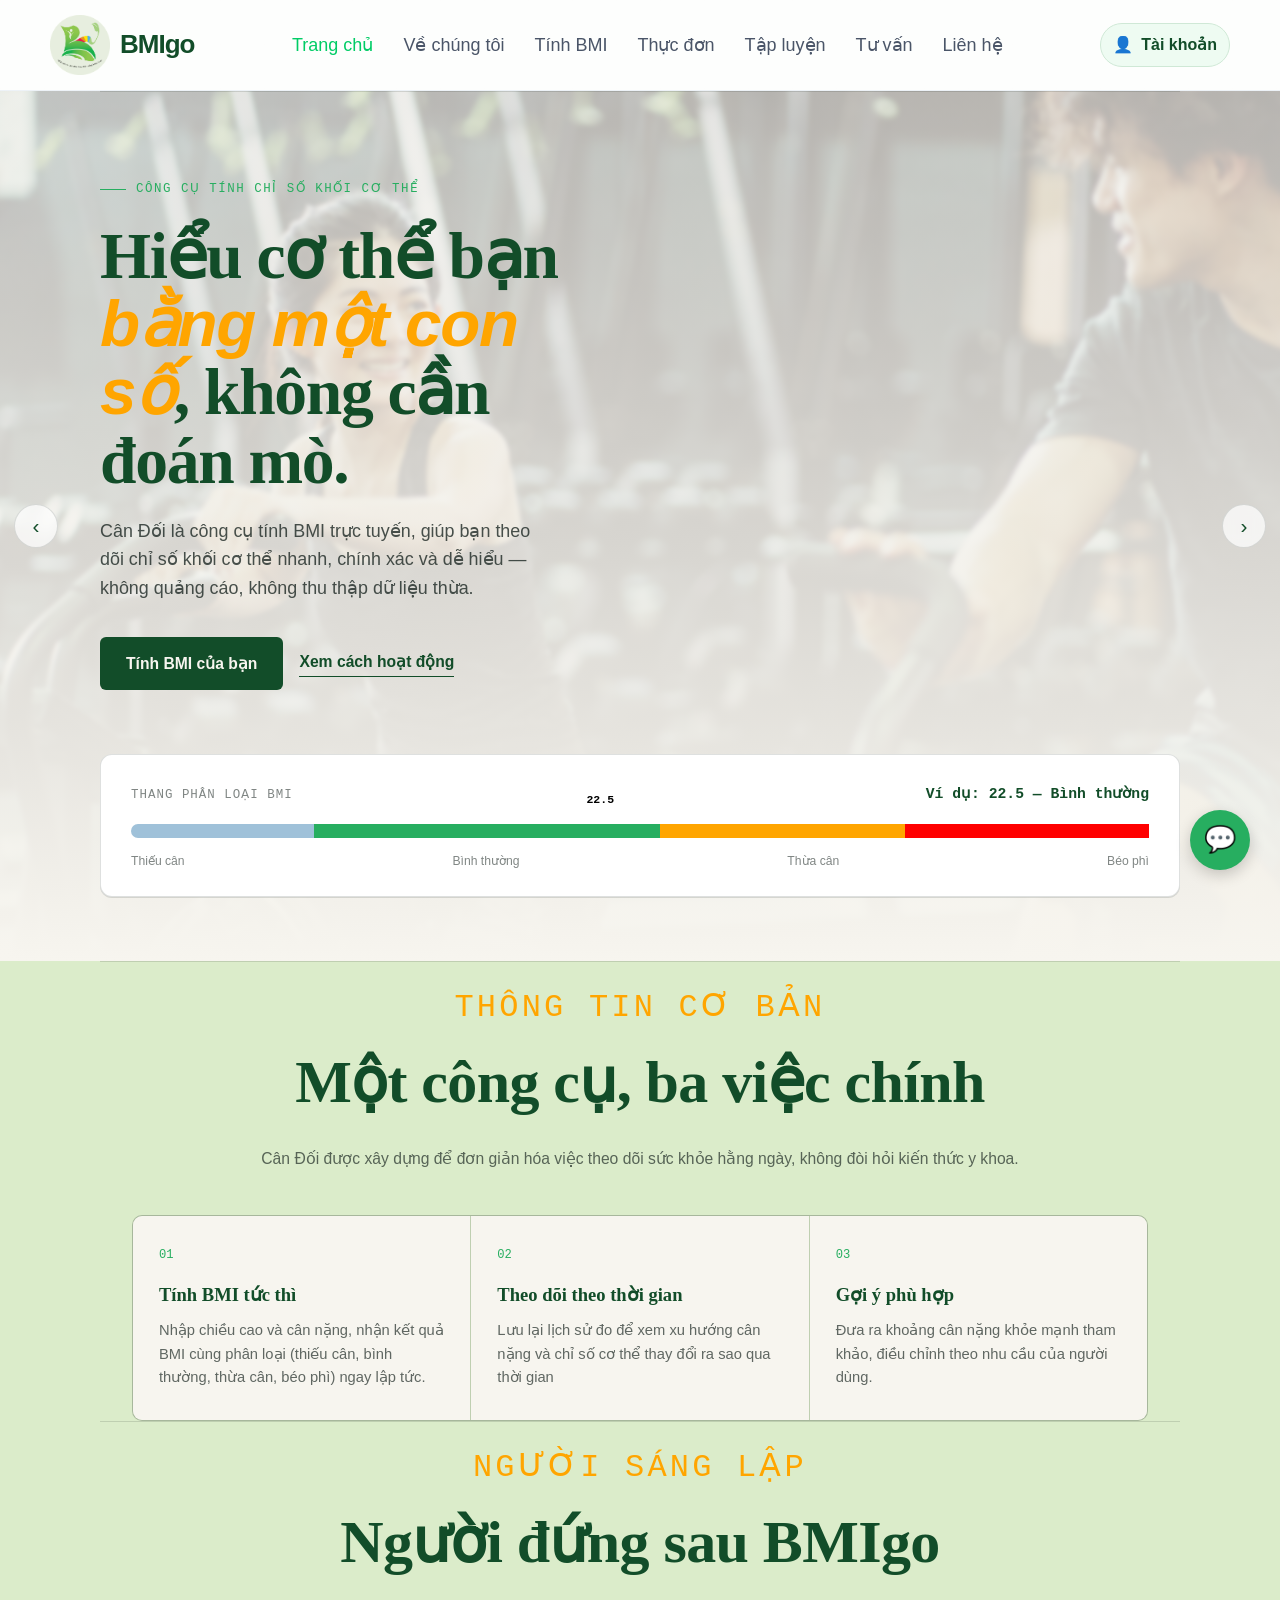
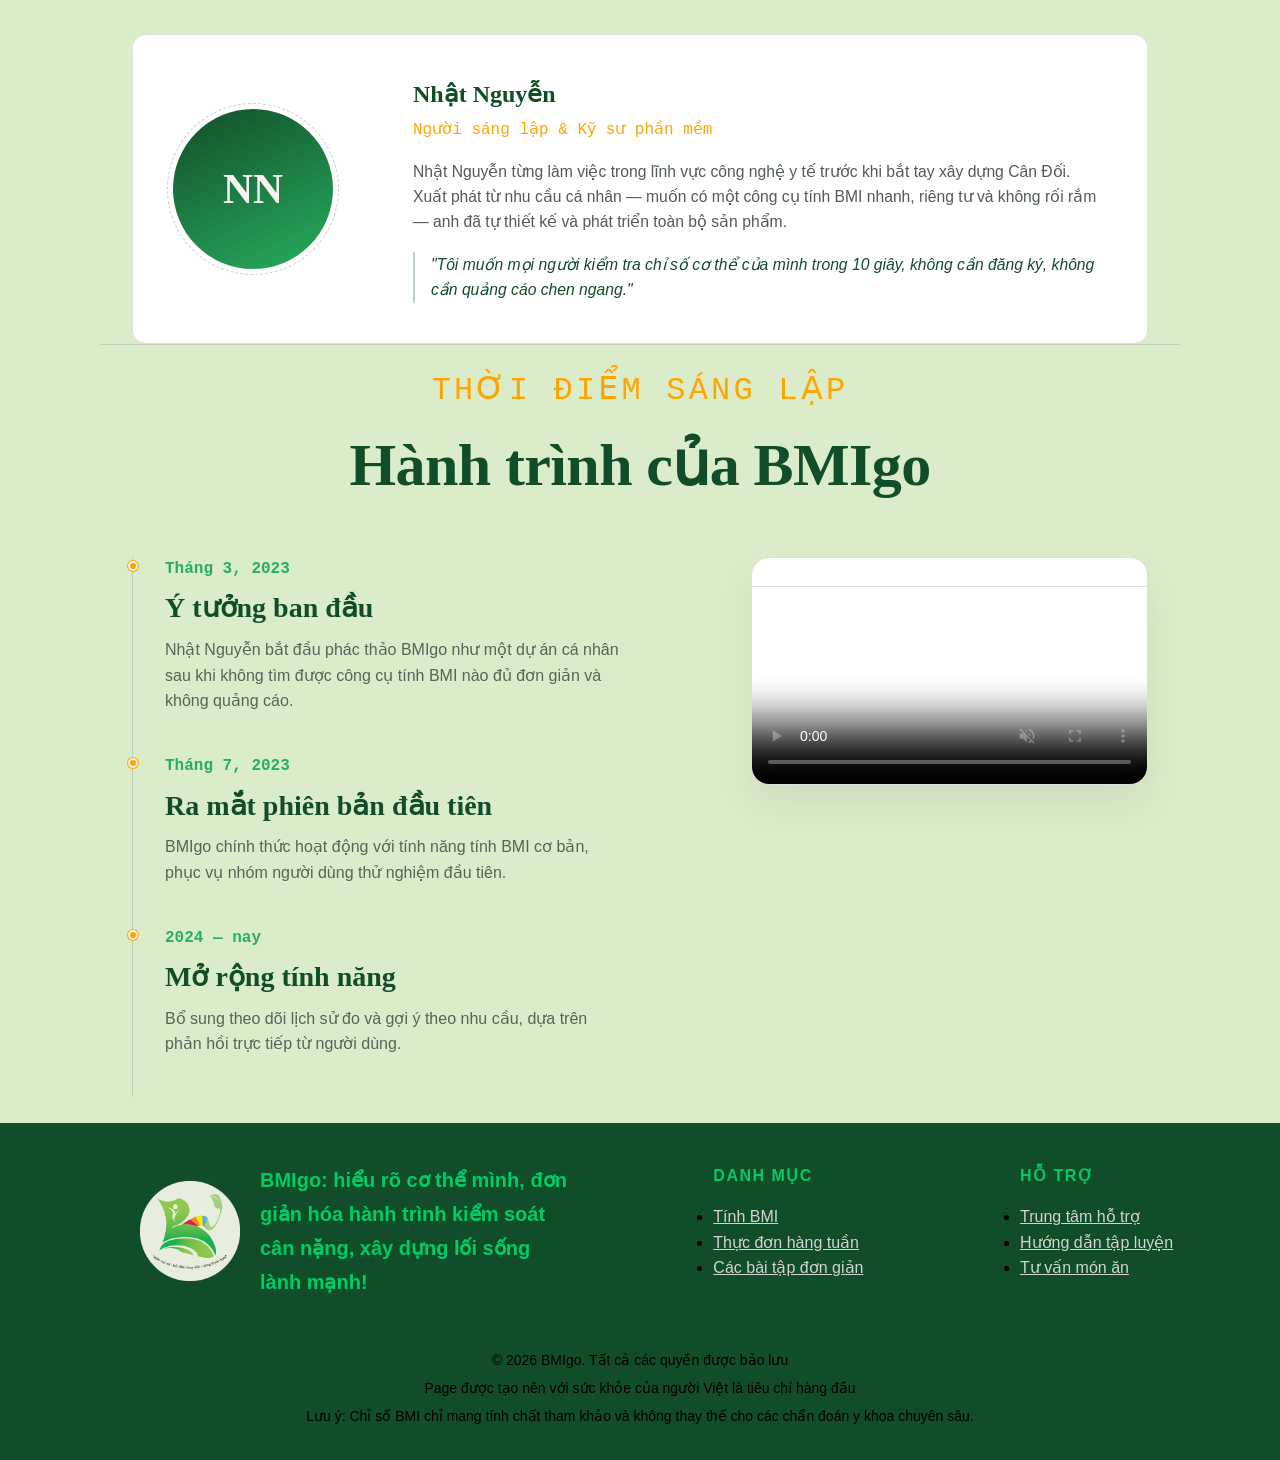
==== commit 9daf6166: "Fix HTML encoding issues in vechungtoi.html" ====
--- a/vechungtoi.html
+++ b/vechungtoi.html
@@ -151,17 +151,17 @@
         <div class="t-item">
           <div class="t-date">Tháng 3, 2023</div>
           <div class="t-title">Ý tưởng ban đầu</div>
-          <div class="t-desc">Minh Trần bắt đầu phác thảo Cân Đối như một dự án cá nhân sau khi không tìm được công cụ tính BMI nào đủ đơn giản và không quảng cáo.</div>
+          <div class="t-desc"> Nhật Nguyễn bắt đầu phác thảo BMIgo như một dự án cá nhân sau khi không tìm được công cụ tính BMI nào đủ đơn giản và không quảng cáo.</div>
         </div>
         <div class="t-item">
           <div class="t-date">Tháng 7, 2023</div>
           <div class="t-title">Ra mắt phiên bản đầu tiên</div>
-          <div class="t-desc">Cân Đối chính thức hoạt động với tính năng tính BMI cơ bản, phục vụ nhóm người dùng thử nghiệm đầu tiên.</div>
+          <div class="t-desc">BMIgo chính thức hoạt động với tính năng tính BMI cơ bản, phục vụ nhóm người dùng thử nghiệm đầu tiên.</div>
         </div>
         <div class="t-item">
           <div class="t-date">2024 — nay</div>
           <div class="t-title">Mở rộng tính năng</div>
-          <div class="t-desc">Bổ sung theo dõi lịch sử đo và gợi ý theo độ tuổi, dựa trên phản hồi trực tiếp từ người dùng.</div>
+          <div class="t-desc">Bổ sung theo dõi lịch sử đo và gợi ý theo nhu cầu, dựa trên phản hồi trực tiếp từ người dùng.</div>
         </div>
       </div>
 
